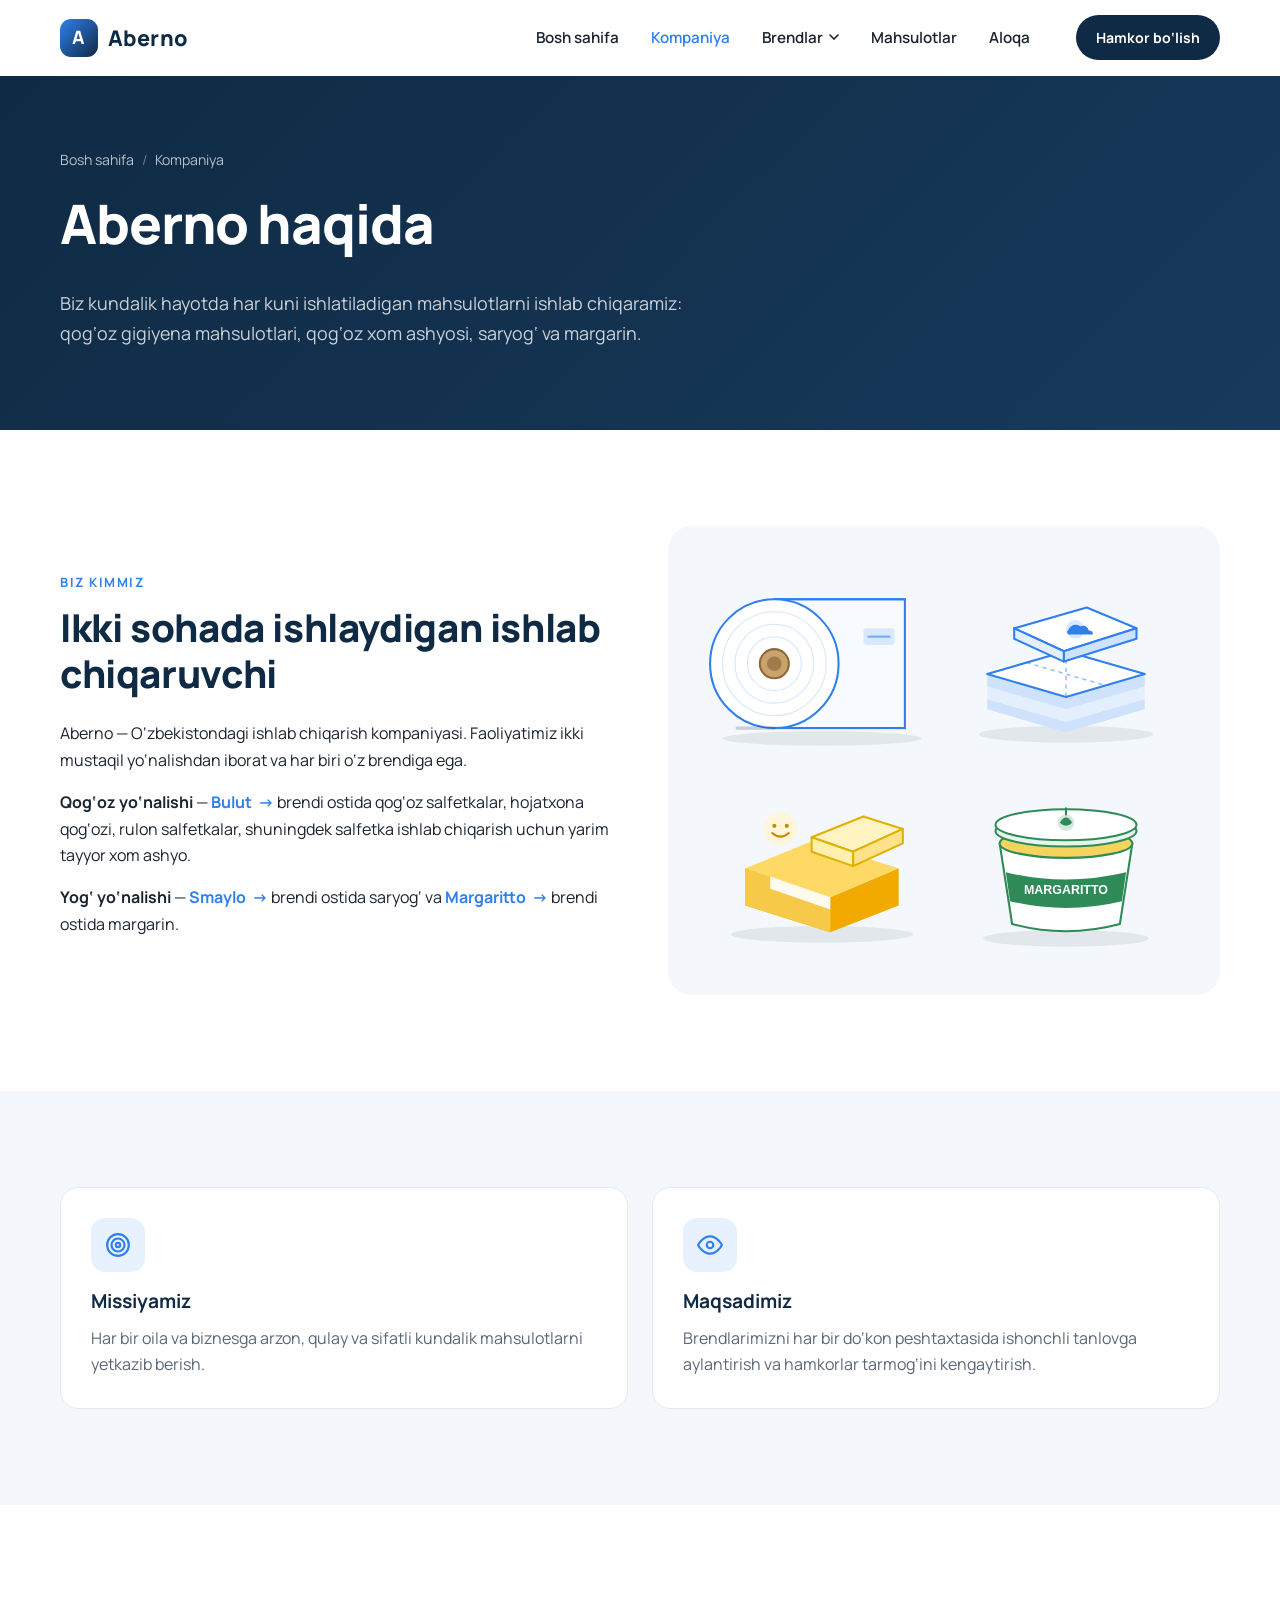
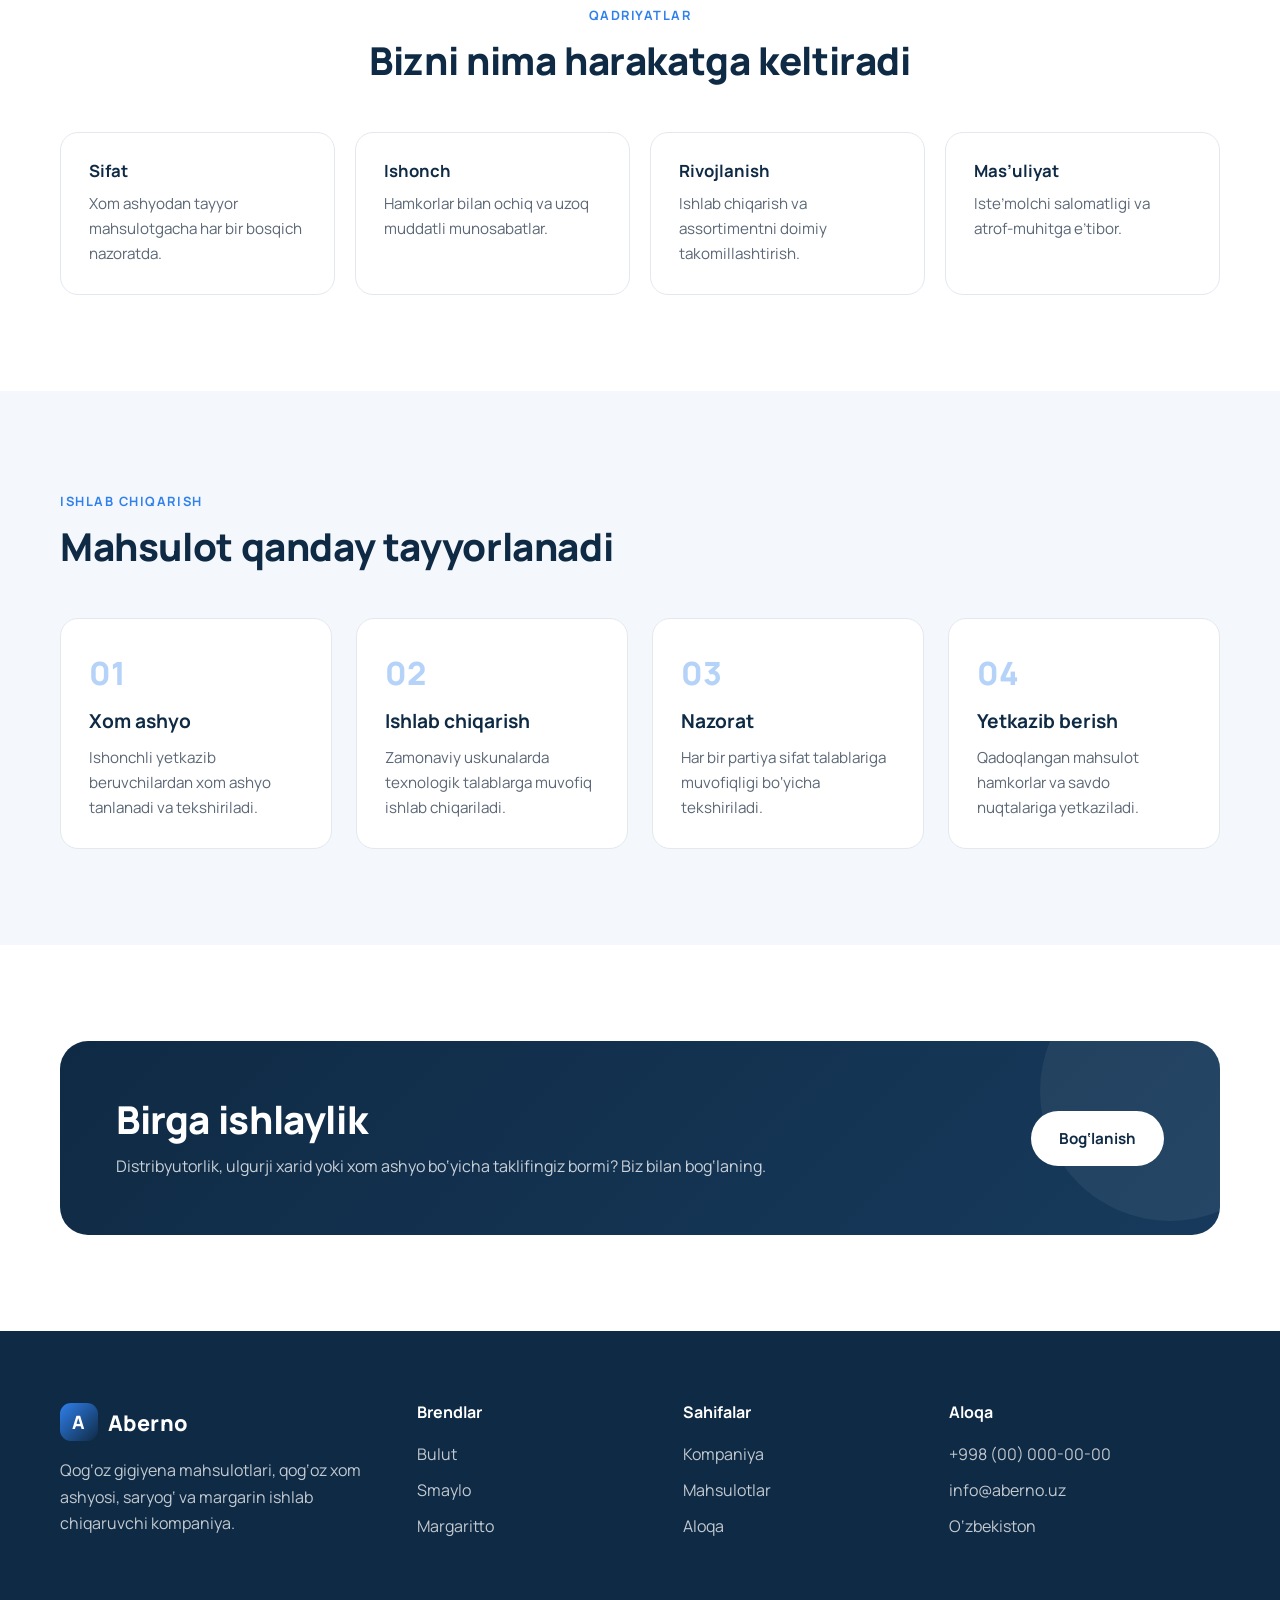
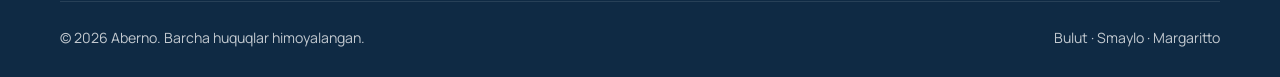
==== about.html @ 09df4577 "Aberno sayti: 7 sahifa, uslublar, skriptlar va rasmlar" ====
<!DOCTYPE html>
<html lang="uz">
<head>
  <meta charset="UTF-8">
  <meta name="viewport" content="width=device-width, initial-scale=1.0">
  <title>Kompaniya haqida — Aberno</title>
  <meta name="description" content="Aberno kompaniyasi haqida: faoliyat yo‘nalishlari, brendlar va qadriyatlar.">
  <link rel="icon" href="img/favicon.svg" type="image/svg+xml">
  <link rel="preconnect" href="https://fonts.googleapis.com">
  <link rel="preconnect" href="https://fonts.gstatic.com" crossorigin>
  <link href="https://fonts.googleapis.com/css2?family=Manrope:wght@400;500;600;700;800&display=swap" rel="stylesheet">
  <link rel="stylesheet" href="css/style.css">
</head>
<body>

  <!-- ===== Header ===== -->
  <header class="header">
    <div class="container header__inner">
      <a href="index.html" class="logo"><span class="logo__mark">A</span>Aberno</a>

      <nav class="nav" id="nav" aria-label="Asosiy menyu">
        <a href="index.html" class="nav__link">Bosh sahifa</a>
        <a href="about.html" class="nav__link">Kompaniya</a>
        <div class="nav__item">
          <button class="nav__link drop-toggle" aria-expanded="false" aria-haspopup="true">
            Brendlar
            <svg class="nav__caret" viewBox="0 0 10 6" fill="none"><path d="M1 1l4 4 4-4" stroke="currentColor" stroke-width="1.6" stroke-linecap="round"/></svg>
          </button>
          <div class="dropdown">
            <a href="bulut.html" class="dropdown__link"><span class="dot dot--bulut"></span><span><strong>Bulut</strong><small>Qog‘oz gigiyena mahsulotlari</small></span></a>
            <a href="smaylo.html" class="dropdown__link"><span class="dot dot--smaylo"></span><span><strong>Smaylo</strong><small>Saryog‘</small></span></a>
            <a href="margaritto.html" class="dropdown__link"><span class="dot dot--margaritto"></span><span><strong>Margaritto</strong><small>Margarin</small></span></a>
          </div>
        </div>
        <a href="products.html" class="nav__link">Mahsulotlar</a>
        <a href="contact.html" class="nav__link">Aloqa</a>
      </nav>

      <a href="contact.html" class="btn btn--dark btn--sm header__cta">Hamkor bo‘lish</a>
      <button class="burger" aria-label="Menyuni ochish" aria-controls="nav" aria-expanded="false"><span></span></button>
    </div>
  </header>

  <main>
    <section class="page-hero page-hero--dark">
      <div class="container">
        <nav class="breadcrumbs" aria-label="Yo‘l"><a href="index.html">Bosh sahifa</a><span>Kompaniya</span></nav>
        <h1>Aberno haqida</h1>
        <p class="page-hero__lead">Biz kundalik hayotda har kuni ishlatiladigan mahsulotlarni ishlab chiqaramiz: qog‘oz gigiyena mahsulotlari, qog‘oz xom ashyosi, saryog‘ va margarin.</p>
      </div>
    </section>

    <!-- ===== Biz kimmiz ===== -->
    <section class="section">
      <div class="container features-split">
        <div class="reveal">
          <span class="eyebrow">Biz kimmiz</span>
          <h2>Ikki sohada ishlaydigan ishlab chiqaruvchi</h2>
          <p>Aberno — O‘zbekistondagi ishlab chiqarish kompaniyasi. Faoliyatimiz ikki mustaqil yo‘nalishdan iborat va har biri o‘z brendiga ega.</p>
          <p><strong>Qog‘oz yo‘nalishi</strong> — <a class="link-arrow" href="bulut.html">Bulut</a> brendi ostida qog‘oz salfetkalar, hojatxona qog‘ozi, rulon salfetkalar, shuningdek salfetka ishlab chiqarish uchun yarim tayyor xom ashyo.</p>
          <p><strong>Yog‘ yo‘nalishi</strong> — <a class="link-arrow" href="smaylo.html">Smaylo</a> brendi ostida saryog‘ va <a class="link-arrow" href="margaritto.html">Margaritto</a> brendi ostida margarin.</p>
        </div>
        <div class="panel reveal" style="display:grid; grid-template-columns:1fr 1fr; gap:16px; background:var(--soft);">
          <img src="img/jumbo-roll.svg" alt="Qog‘oz rulon">
          <img src="img/napkin.svg" alt="Salfetka">
          <img src="img/butter.svg" alt="Saryog‘">
          <img src="img/margarine.svg" alt="Margarin">
        </div>
      </div>
    </section>

    <!-- ===== Missiya ===== -->
    <section class="section section--soft">
      <div class="container">
        <div class="grid grid--2">
          <div class="card reveal">
            <div class="card__icon"><svg viewBox="0 0 24 24" fill="none" stroke="currentColor" stroke-width="2" stroke-linecap="round" stroke-linejoin="round"><circle cx="12" cy="12" r="10"/><circle cx="12" cy="12" r="6"/><circle cx="12" cy="12" r="2"/></svg></div>
            <h3>Missiyamiz</h3>
            <p>Har bir oila va biznesga arzon, qulay va sifatli kundalik mahsulotlarni yetkazib berish.</p>
          </div>
          <div class="card reveal">
            <div class="card__icon"><svg viewBox="0 0 24 24" fill="none" stroke="currentColor" stroke-width="2" stroke-linecap="round" stroke-linejoin="round"><path d="M1 12s4-8 11-8 11 8 11 8-4 8-11 8-11-8-11-8z"/><circle cx="12" cy="12" r="3"/></svg></div>
            <h3>Maqsadimiz</h3>
            <p>Brendlarimizni har bir do‘kon peshtaxtasida ishonchli tanlovga aylantirish va hamkorlar tarmog‘ini kengaytirish.</p>
          </div>
        </div>
      </div>
    </section>

    <!-- ===== Qadriyatlar ===== -->
    <section class="section">
      <div class="container">
        <div class="section-head section-head--center reveal">
          <span class="eyebrow">Qadriyatlar</span>
          <h2>Bizni nima harakatga keltiradi</h2>
        </div>
        <div class="values">
          <div class="value reveal"><h3>Sifat</h3><p>Xom ashyodan tayyor mahsulotgacha har bir bosqich nazoratda.</p></div>
          <div class="value reveal"><h3>Ishonch</h3><p>Hamkorlar bilan ochiq va uzoq muddatli munosabatlar.</p></div>
          <div class="value reveal"><h3>Rivojlanish</h3><p>Ishlab chiqarish va assortimentni doimiy takomillashtirish.</p></div>
          <div class="value reveal"><h3>Mas’uliyat</h3><p>Iste’molchi salomatligi va atrof-muhitga e’tibor.</p></div>
        </div>
      </div>
    </section>

    <!-- ===== Ishlab chiqarish jarayoni ===== -->
    <section class="section section--soft">
      <div class="container">
        <div class="section-head reveal">
          <span class="eyebrow">Ishlab chiqarish</span>
          <h2>Mahsulot qanday tayyorlanadi</h2>
        </div>
        <div class="process">
          <div class="process__step reveal"><h3>Xom ashyo</h3><p>Ishonchli yetkazib beruvchilardan xom ashyo tanlanadi va tekshiriladi.</p></div>
          <div class="process__step reveal"><h3>Ishlab chiqarish</h3><p>Zamonaviy uskunalarda texnologik talablarga muvofiq ishlab chiqariladi.</p></div>
          <div class="process__step reveal"><h3>Nazorat</h3><p>Har bir partiya sifat talablariga muvofiqligi bo‘yicha tekshiriladi.</p></div>
          <div class="process__step reveal"><h3>Yetkazib berish</h3><p>Qadoqlangan mahsulot hamkorlar va savdo nuqtalariga yetkaziladi.</p></div>
        </div>
      </div>
    </section>

    <!-- ===== CTA ===== -->
    <section class="section">
      <div class="container">
        <div class="cta reveal">
          <div>
            <h2>Birga ishlaylik</h2>
            <p>Distribyutorlik, ulgurji xarid yoki xom ashyo bo‘yicha taklifingiz bormi? Biz bilan bog‘laning.</p>
          </div>
          <div class="cta__actions">
            <a href="contact.html" class="btn btn--light">Bog‘lanish</a>
          </div>
        </div>
      </div>
    </section>
  </main>

  <!-- ===== Footer ===== -->
  <footer class="footer">
    <div class="container">
      <div class="footer__grid">
        <div>
          <a href="index.html" class="logo"><span class="logo__mark">A</span>Aberno</a>
          <p>Qog‘oz gigiyena mahsulotlari, qog‘oz xom ashyosi, saryog‘ va margarin ishlab chiqaruvchi kompaniya.</p>
        </div>
        <div>
          <h4>Brendlar</h4>
          <ul>
            <li><a href="bulut.html">Bulut</a></li>
            <li><a href="smaylo.html">Smaylo</a></li>
            <li><a href="margaritto.html">Margaritto</a></li>
          </ul>
        </div>
        <div>
          <h4>Sahifalar</h4>
          <ul>
            <li><a href="about.html">Kompaniya</a></li>
            <li><a href="products.html">Mahsulotlar</a></li>
            <li><a href="contact.html">Aloqa</a></li>
          </ul>
        </div>
        <div>
          <h4>Aloqa</h4>
          <ul>
            <li><a href="tel:+998000000000">+998 (00) 000-00-00</a></li>
            <li><a href="mailto:info@aberno.uz">info@aberno.uz</a></li>
            <li>O‘zbekiston</li>
          </ul>
        </div>
      </div>
      <div class="footer__bottom">
        <span>© <span data-year></span> Aberno. Barcha huquqlar himoyalangan.</span>
        <span>Bulut · Smaylo · Margaritto</span>
      </div>
    </div>
  </footer>

  <script src="js/main.js"></script>
</body>
</html>
---- css/style.css ----
/* ==========================================================
   Aberno — umumiy uslublar
   ========================================================== */

:root {
  --navy: #0f2a44;
  --navy-2: #173a5c;
  --ink: #1b2430;
  --muted: #5b6776;
  --line: #e3e8ef;
  --soft: #f4f7fb;
  --white: #ffffff;

  --bulut: #2f80ed;
  --bulut-soft: #e8f2ff;
  --smaylo: #f2a900;
  --smaylo-soft: #fff5d9;
  --margaritto: #2e8b57;
  --margaritto-soft: #e6f5ec;

  --accent: var(--bulut);
  --accent-soft: var(--bulut-soft);

  --radius: 18px;
  --radius-sm: 10px;
  --shadow: 0 10px 30px rgba(15, 42, 68, .08);
  --shadow-lg: 0 20px 50px rgba(15, 42, 68, .14);
  --container: 1200px;
  --header-h: 76px;
}

/* Brend sahifalari uchun aksent rangi */
body.theme-bulut      { --accent: var(--bulut);      --accent-soft: var(--bulut-soft); }
body.theme-smaylo     { --accent: var(--smaylo);     --accent-soft: var(--smaylo-soft); }
body.theme-margaritto { --accent: var(--margaritto); --accent-soft: var(--margaritto-soft); }

*, *::before, *::after { box-sizing: border-box; }

html { scroll-behavior: smooth; }

body {
  margin: 0;
  font-family: "Manrope", system-ui, -apple-system, "Segoe UI", sans-serif;
  font-size: 16px;
  line-height: 1.65;
  color: var(--ink);
  background: var(--white);
  -webkit-font-smoothing: antialiased;
}

img { max-width: 100%; display: block; }
a { color: inherit; text-decoration: none; }
h1, h2, h3, h4 { line-height: 1.2; margin: 0 0 .6em; color: var(--navy); }
h1 { font-size: clamp(2rem, 4.5vw, 3.4rem); font-weight: 800; letter-spacing: -.02em; }
h2 { font-size: clamp(1.6rem, 3vw, 2.4rem); font-weight: 800; letter-spacing: -.01em; }
h3 { font-size: 1.2rem; font-weight: 700; }
p  { margin: 0 0 1em; }

.container {
  width: 100%;
  max-width: var(--container);
  margin: 0 auto;
  padding: 0 20px;
}

.section { padding: 96px 0; }
.section--soft { background: var(--soft); }
.section--tight { padding: 64px 0; }

.section-head { max-width: 680px; margin-bottom: 48px; }
.section-head--center { text-align: center; margin-left: auto; margin-right: auto; }
.section-head p { color: var(--muted); font-size: 1.05rem; }

.eyebrow {
  display: inline-block;
  font-size: .8rem;
  font-weight: 700;
  letter-spacing: .12em;
  text-transform: uppercase;
  color: var(--accent);
  margin-bottom: 12px;
}

/* ---------- Tugmalar ---------- */
.btn {
  display: inline-flex;
  align-items: center;
  gap: 8px;
  padding: 13px 26px;
  border-radius: 999px;
  font-weight: 700;
  font-size: .95rem;
  border: 2px solid transparent;
  cursor: pointer;
  transition: transform .2s, background .2s, color .2s, box-shadow .2s;
  font-family: inherit;
}
.btn:hover { transform: translateY(-2px); }
.btn--primary { background: var(--accent); color: var(--white); box-shadow: 0 8px 20px rgba(47, 128, 237, .25); }
.btn--primary:hover { box-shadow: 0 12px 26px rgba(47, 128, 237, .35); }
.theme-smaylo .btn--primary { color: var(--navy); box-shadow: 0 8px 20px rgba(242, 169, 0, .3); }
.theme-margaritto .btn--primary { box-shadow: 0 8px 20px rgba(46, 139, 87, .3); }
.btn--dark { background: var(--navy); color: var(--white); }
.btn--outline { border-color: currentColor; color: var(--navy); background: transparent; }
.btn--outline:hover { background: var(--navy); color: var(--white); border-color: var(--navy); }
.btn--light { background: var(--white); color: var(--navy); }
.btn--sm { padding: 9px 18px; font-size: .88rem; }

.link-arrow {
  display: inline-flex;
  align-items: center;
  gap: 6px;
  font-weight: 700;
  color: var(--accent);
}
.link-arrow::after { content: "→"; transition: transform .2s; }
.link-arrow:hover::after { transform: translateX(4px); }

/* ---------- Header ---------- */
.header {
  position: sticky;
  top: 0;
  z-index: 100;
  height: var(--header-h);
  background: rgba(255, 255, 255, .92);
  backdrop-filter: blur(10px);
  border-bottom: 1px solid transparent;
  transition: border-color .2s, box-shadow .2s;
}
.header.is-scrolled { border-color: var(--line); box-shadow: 0 4px 20px rgba(15, 42, 68, .06); }
.header__inner {
  height: 100%;
  display: flex;
  align-items: center;
  gap: 32px;
}

.logo {
  display: inline-flex;
  align-items: center;
  gap: 10px;
  font-weight: 800;
  font-size: 1.35rem;
  letter-spacing: .02em;
  color: var(--navy);
}
.logo__mark {
  width: 38px;
  height: 38px;
  border-radius: 11px;
  display: grid;
  place-items: center;
  color: var(--white);
  font-size: 1.15rem;
  background: linear-gradient(135deg, var(--bulut), var(--navy));
}

.nav { display: flex; align-items: center; gap: 4px; margin-left: auto; }
.nav__link {
  display: inline-flex;
  align-items: center;
  gap: 6px;
  padding: 10px 14px;
  border-radius: 999px;
  font-weight: 600;
  font-size: .95rem;
  color: var(--ink);
  background: none;
  border: 0;
  cursor: pointer;
  font-family: inherit;
  transition: background .2s, color .2s;
}
.nav__link:hover { background: var(--soft); }
.nav__link.is-active { color: var(--bulut); }

.nav__item { position: relative; }
.nav__caret { width: 10px; transition: transform .2s; }
.nav__item.is-open .nav__caret { transform: rotate(180deg); }

.dropdown {
  position: absolute;
  top: calc(100% + 10px);
  left: 50%;
  transform: translate(-50%, 8px);
  min-width: 290px;
  padding: 10px;
  background: var(--white);
  border: 1px solid var(--line);
  border-radius: var(--radius);
  box-shadow: var(--shadow-lg);
  opacity: 0;
  visibility: hidden;
  transition: opacity .2s, transform .2s, visibility .2s;
}
.nav__item.is-open .dropdown {
  opacity: 1;
  visibility: visible;
  transform: translate(-50%, 0);
}
.dropdown__link {
  display: flex;
  align-items: center;
  gap: 12px;
  padding: 10px 12px;
  border-radius: var(--radius-sm);
  transition: background .2s;
}
.dropdown__link:hover { background: var(--soft); }
.dropdown__link strong { display: block; font-size: .95rem; color: var(--navy); }
.dropdown__link small { color: var(--muted); font-size: .8rem; }
.dot { width: 12px; height: 12px; border-radius: 50%; flex-shrink: 0; }
.dot--bulut { background: var(--bulut); }
.dot--smaylo { background: var(--smaylo); }
.dot--margaritto { background: var(--margaritto); }

.header__cta { flex-shrink: 0; }

.burger {
  display: none;
  width: 44px;
  height: 44px;
  margin-left: auto;
  border: 0;
  border-radius: 12px;
  background: var(--soft);
  cursor: pointer;
  position: relative;
}
.burger span,
.burger span::before,
.burger span::after {
  position: absolute;
  left: 50%;
  width: 20px;
  height: 2px;
  background: var(--navy);
  border-radius: 2px;
  transform: translateX(-50%);
  transition: transform .25s, background .25s;
  content: "";
}
.burger span { top: 50%; margin-top: -1px; }
.burger span::before { top: -6px; left: 0; transform: none; }
.burger span::after { top: 6px; left: 0; transform: none; }
.burger.is-active span { background: transparent; }
.burger.is-active span::before { transform: translateY(6px) rotate(45deg); }
.burger.is-active span::after { transform: translateY(-6px) rotate(-45deg); }

/* ---------- Hero ---------- */
.hero {
  position: relative;
  overflow: hidden;
  padding: 80px 0 110px;
  background:
    radial-gradient(circle at 85% 20%, rgba(47, 128, 237, .14), transparent 45%),
    radial-gradient(circle at 10% 90%, rgba(242, 169, 0, .12), transparent 40%),
    var(--white);
}
.hero__grid {
  display: grid;
  grid-template-columns: 1.05fr .95fr;
  gap: 56px;
  align-items: center;
}
.hero__lead { font-size: 1.15rem; color: var(--muted); max-width: 540px; }
.hero__actions { display: flex; flex-wrap: wrap; gap: 14px; margin-top: 30px; }
.hero__title span { color: var(--bulut); }

.hero__visual {
  display: grid;
  grid-template-columns: 1fr 1fr;
  gap: 18px;
}
.hero-card {
  border-radius: var(--radius);
  padding: 26px;
  box-shadow: var(--shadow);
  transition: transform .3s;
}
.hero-card:hover { transform: translateY(-6px); }
.hero-card img { height: 120px; margin: 0 auto 14px; }
.hero-card h3 { margin-bottom: 4px; }
.hero-card p { margin: 0; font-size: .9rem; color: var(--muted); }
.hero-card--bulut { background: var(--bulut-soft); grid-row: span 2; display: flex; flex-direction: column; justify-content: center; }
.hero-card--bulut img { height: 180px; }
.hero-card--smaylo { background: var(--smaylo-soft); }
.hero-card--margaritto { background: var(--margaritto-soft); }

/* ---------- Page hero (ichki sahifalar) ---------- */
.page-hero {
  padding: 72px 0 64px;
  background: linear-gradient(180deg, var(--accent-soft), var(--white));
}
.page-hero--dark {
  background: linear-gradient(135deg, var(--navy), var(--navy-2));
  color: var(--white);
}
.page-hero--dark h1 { color: var(--white); }
.page-hero--dark .page-hero__lead { color: rgba(255, 255, 255, .78); }
.page-hero__lead { font-size: 1.12rem; color: var(--muted); max-width: 640px; }

.breadcrumbs {
  display: flex;
  flex-wrap: wrap;
  gap: 8px;
  font-size: .88rem;
  color: var(--muted);
  margin-bottom: 20px;
}
.breadcrumbs a:hover { color: var(--accent); }
.breadcrumbs span::before { content: "/"; margin-right: 8px; opacity: .5; }
.page-hero--dark .breadcrumbs { color: rgba(255, 255, 255, .7); }

.brand-hero__grid {
  display: grid;
  grid-template-columns: 1.1fr .9fr;
  gap: 48px;
  align-items: center;
}
.brand-hero__art {
  background: var(--white);
  border-radius: 28px;
  padding: 40px;
  box-shadow: var(--shadow-lg);
}
.brand-badge {
  display: inline-flex;
  align-items: center;
  gap: 10px;
  padding: 8px 16px 8px 8px;
  border-radius: 999px;
  background: var(--white);
  box-shadow: var(--shadow);
  font-weight: 700;
  margin-bottom: 22px;
}
.brand-badge__icon {
  width: 32px;
  height: 32px;
  border-radius: 50%;
  display: grid;
  place-items: center;
  background: var(--accent);
  color: var(--white);
  font-size: .9rem;
}

/* ---------- Yo'nalishlar ---------- */
.directions {
  display: grid;
  grid-template-columns: repeat(2, 1fr);
  gap: 28px;
}
.direction {
  position: relative;
  padding: 40px;
  border-radius: 24px;
  overflow: hidden;
  display: flex;
  flex-direction: column;
  min-height: 360px;
}
.direction--paper { background: linear-gradient(135deg, #eaf3ff, #d6e8ff); }
.direction--dairy { background: linear-gradient(135deg, #fff7df, #ffeab0); }
.direction__tag {
  align-self: flex-start;
  padding: 6px 14px;
  border-radius: 999px;
  background: rgba(255, 255, 255, .8);
  font-size: .82rem;
  font-weight: 700;
  margin-bottom: 18px;
}
.direction p { color: var(--muted); max-width: 420px; }
.direction__brands { display: flex; flex-wrap: wrap; gap: 10px; margin: 8px 0 24px; }
.chip {
  display: inline-flex;
  align-items: center;
  gap: 8px;
  padding: 8px 14px;
  background: var(--white);
  border-radius: 999px;
  font-weight: 700;
  font-size: .9rem;
  transition: transform .2s;
}
.chip:hover { transform: translateY(-2px); }
.direction__img {
  position: absolute;
  right: -10px;
  bottom: -10px;
  width: 210px;
  opacity: .95;
}
.direction .btn { margin-top: auto; align-self: flex-start; }

/* ---------- Kartalar ---------- */
.grid { display: grid; gap: 24px; }
.grid--2 { grid-template-columns: repeat(2, 1fr); }
.grid--3 { grid-template-columns: repeat(3, 1fr); }
.grid--4 { grid-template-columns: repeat(4, 1fr); }

.card {
  background: var(--white);
  border: 1px solid var(--line);
  border-radius: var(--radius);
  padding: 30px;
  transition: transform .25s, box-shadow .25s, border-color .25s;
}
.card:hover { transform: translateY(-4px); box-shadow: var(--shadow); border-color: transparent; }
.card p { color: var(--muted); margin: 0; }
.card__icon {
  width: 54px;
  height: 54px;
  border-radius: 14px;
  display: grid;
  place-items: center;
  background: var(--accent-soft);
  color: var(--accent);
  margin-bottom: 18px;
}
.card__icon svg { width: 26px; height: 26px; }

/* Mahsulot kartasi */
.product {
  background: var(--white);
  border: 1px solid var(--line);
  border-radius: var(--radius);
  overflow: hidden;
  display: flex;
  flex-direction: column;
  transition: transform .25s, box-shadow .25s;
}
.product:hover { transform: translateY(-5px); box-shadow: var(--shadow-lg); }
.product__media {
  padding: 30px;
  display: grid;
  place-items: center;
  height: 210px;
  background: var(--soft);
}
.product__media img { max-height: 150px; }
.product[data-brand="bulut"] .product__media { background: var(--bulut-soft); }
.product[data-brand="smaylo"] .product__media { background: var(--smaylo-soft); }
.product[data-brand="margaritto"] .product__media { background: var(--margaritto-soft); }
.product__body { padding: 24px; display: flex; flex-direction: column; flex: 1; }
.product__brand {
  font-size: .78rem;
  font-weight: 800;
  letter-spacing: .1em;
  text-transform: uppercase;
  margin-bottom: 6px;
}
.product[data-brand="bulut"] .product__brand { color: var(--bulut); }
.product[data-brand="smaylo"] .product__brand { color: #c98a00; }
.product[data-brand="margaritto"] .product__brand { color: var(--margaritto); }
.product__body p { color: var(--muted); font-size: .95rem; }
.product__tags { display: flex; flex-wrap: wrap; gap: 6px; margin-top: auto; padding-top: 10px; }
.tag {
  font-size: .78rem;
  font-weight: 600;
  padding: 4px 10px;
  border-radius: 999px;
  background: var(--soft);
  color: var(--muted);
}

/* Filtr */
.filters { display: flex; flex-wrap: wrap; gap: 10px; margin-bottom: 36px; }
.filter-btn {
  padding: 10px 20px;
  border-radius: 999px;
  border: 1px solid var(--line);
  background: var(--white);
  font-family: inherit;
  font-weight: 700;
  font-size: .92rem;
  color: var(--ink);
  cursor: pointer;
  transition: all .2s;
}
.filter-btn:hover { border-color: var(--navy); }
.filter-btn.is-active { background: var(--navy); color: var(--white); border-color: var(--navy); }
.product.is-hidden { display: none; }

/* ---------- Afzalliklar / raqamlar ---------- */
.features-split {
  display: grid;
  grid-template-columns: 1fr 1fr;
  gap: 56px;
  align-items: center;
}
.check-list { list-style: none; padding: 0; margin: 24px 0 0; display: grid; gap: 14px; }
.check-list li { display: flex; gap: 12px; align-items: flex-start; }
.check-list li::before {
  content: "✓";
  flex-shrink: 0;
  width: 26px;
  height: 26px;
  border-radius: 50%;
  display: grid;
  place-items: center;
  font-size: .8rem;
  font-weight: 800;
  background: var(--accent-soft);
  color: var(--accent);
  margin-top: 1px;
}

.process {
  display: grid;
  grid-template-columns: repeat(4, 1fr);
  gap: 24px;
  counter-reset: step;
}
.process__step {
  position: relative;
  padding: 28px;
  border-radius: var(--radius);
  background: var(--white);
  border: 1px solid var(--line);
}
.process__step::before {
  counter-increment: step;
  content: "0" counter(step);
  display: block;
  font-size: 2rem;
  font-weight: 800;
  color: var(--accent);
  opacity: .35;
  margin-bottom: 10px;
}
.process__step p { color: var(--muted); margin: 0; font-size: .95rem; }

.panel {
  border-radius: 24px;
  padding: 40px;
  background: var(--accent-soft);
}
.panel img { max-height: 280px; margin: 0 auto; }

/* ---------- CTA ---------- */
.cta {
  border-radius: 28px;
  padding: 56px;
  background: linear-gradient(135deg, var(--navy), var(--navy-2));
  color: var(--white);
  display: grid;
  grid-template-columns: 1.4fr auto;
  gap: 32px;
  align-items: center;
  position: relative;
  overflow: hidden;
}
.cta::after {
  content: "";
  position: absolute;
  right: -80px;
  top: -80px;
  width: 260px;
  height: 260px;
  border-radius: 50%;
  background: rgba(255, 255, 255, .06);
}
.cta h2 { color: var(--white); margin-bottom: 10px; }
.cta p { color: rgba(255, 255, 255, .78); margin: 0; }
.cta__actions { display: flex; gap: 12px; flex-wrap: wrap; position: relative; z-index: 1; }

/* ---------- Aloqa ---------- */
.contact-grid {
  display: grid;
  grid-template-columns: .9fr 1.1fr;
  gap: 40px;
  align-items: start;
}
.contact-list { display: grid; gap: 16px; }
.contact-item {
  display: flex;
  gap: 16px;
  padding: 22px;
  border-radius: var(--radius);
  border: 1px solid var(--line);
  background: var(--white);
}
.contact-item .card__icon { margin: 0; flex-shrink: 0; }
.contact-item h3 { font-size: 1rem; margin-bottom: 2px; }
.contact-item p { margin: 0; color: var(--muted); }

.form {
  padding: 36px;
  border-radius: 24px;
  background: var(--white);
  box-shadow: var(--shadow-lg);
  border: 1px solid var(--line);
}
.form__row { display: grid; grid-template-columns: 1fr 1fr; gap: 16px; }
.field { display: flex; flex-direction: column; gap: 6px; margin-bottom: 16px; }
.field label { font-weight: 700; font-size: .9rem; color: var(--navy); }
.field input,
.field select,
.field textarea {
  width: 100%;
  padding: 13px 16px;
  border-radius: 12px;
  border: 1.5px solid var(--line);
  background: var(--soft);
  font-family: inherit;
  font-size: .95rem;
  color: var(--ink);
  transition: border-color .2s, background .2s;
}
.field textarea { min-height: 130px; resize: vertical; }
.field input:focus,
.field select:focus,
.field textarea:focus { outline: none; border-color: var(--bulut); background: var(--white); }
.field.has-error input,
.field.has-error select,
.field.has-error textarea { border-color: #d64545; }
.field__error { font-size: .8rem; color: #d64545; min-height: 1em; }
.form__note { font-size: .82rem; color: var(--muted); margin: 12px 0 0; }
.form__success {
  display: none;
  padding: 16px 18px;
  border-radius: 12px;
  background: var(--margaritto-soft);
  color: #1f6b41;
  font-weight: 600;
  margin-bottom: 18px;
}
.form__success.is-visible { display: block; }

.map-placeholder {
  margin-top: 16px;
  height: 220px;
  border-radius: var(--radius);
  border: 1px dashed #b8c4d3;
  background:
    linear-gradient(90deg, rgba(15, 42, 68, .04) 1px, transparent 1px) 0 0 / 28px 28px,
    linear-gradient(rgba(15, 42, 68, .04) 1px, transparent 1px) 0 0 / 28px 28px,
    var(--soft);
  display: grid;
  place-items: center;
  color: var(--muted);
  font-weight: 600;
  text-align: center;
  padding: 20px;
}

/* ---------- FAQ ---------- */
.faq { display: grid; gap: 12px; max-width: 820px; margin: 0 auto; }
.faq__item {
  border: 1px solid var(--line);
  border-radius: var(--radius-sm);
  background: var(--white);
  overflow: hidden;
}
.faq__q {
  width: 100%;
  display: flex;
  justify-content: space-between;
  align-items: center;
  gap: 16px;
  padding: 20px 22px;
  background: none;
  border: 0;
  font-family: inherit;
  font-weight: 700;
  font-size: 1rem;
  color: var(--navy);
  text-align: left;
  cursor: pointer;
}
.faq__q::after { content: "+"; font-size: 1.4rem; color: var(--accent); transition: transform .2s; }
.faq__item.is-open .faq__q::after { transform: rotate(45deg); }
.faq__a {
  max-height: 0;
  overflow: hidden;
  transition: max-height .3s ease;
}
.faq__a p { padding: 0 22px 20px; margin: 0; color: var(--muted); }

/* ---------- Timeline / qadriyatlar ---------- */
.values { display: grid; grid-template-columns: repeat(4, 1fr); gap: 20px; }
.value {
  padding: 28px;
  border-radius: var(--radius);
  background: var(--white);
  border: 1px solid var(--line);
}
.value h3 { font-size: 1.05rem; }
.value p { color: var(--muted); font-size: .95rem; margin: 0; }

/* ---------- Footer ---------- */
.footer {
  background: var(--navy);
  color: rgba(255, 255, 255, .75);
  padding: 72px 0 28px;
  margin-top: 0;
}
.footer__grid {
  display: grid;
  grid-template-columns: 1.4fr 1fr 1fr 1.2fr;
  gap: 40px;
  padding-bottom: 48px;
  border-bottom: 1px solid rgba(255, 255, 255, .1);
}
.footer .logo { color: var(--white); margin-bottom: 16px; }
.footer h4 { color: var(--white); font-size: 1rem; margin-bottom: 18px; }
.footer ul { list-style: none; padding: 0; margin: 0; display: grid; gap: 10px; }
.footer a:hover { color: var(--white); }
.footer__bottom {
  display: flex;
  flex-wrap: wrap;
  justify-content: space-between;
  gap: 12px;
  padding-top: 24px;
  font-size: .88rem;
}

/* ---------- Scroll animatsiya ---------- */
.reveal { opacity: 0; transform: translateY(24px); transition: opacity .7s ease, transform .7s ease; }
.reveal.is-visible { opacity: 1; transform: none; }

.to-top {
  position: fixed;
  right: 20px;
  bottom: 20px;
  width: 46px;
  height: 46px;
  border-radius: 50%;
  border: 0;
  background: var(--navy);
  color: var(--white);
  font-size: 1.2rem;
  cursor: pointer;
  box-shadow: var(--shadow-lg);
  opacity: 0;
  visibility: hidden;
  transform: translateY(10px);
  transition: all .25s;
  z-index: 90;
}
.to-top.is-visible { opacity: 1; visibility: visible; transform: none; }

/* ==========================================================
   Moslashuvchan (responsive)
   ========================================================== */
@media (max-width: 1080px) {
  .grid--4, .values, .process { grid-template-columns: repeat(2, 1fr); }
  .footer__grid { grid-template-columns: 1fr 1fr; }
}

@media (max-width: 920px) {
  :root { --header-h: 68px; }
  .burger { display: block; }
  .header__cta { display: none; }

  .nav {
    position: fixed;
    top: var(--header-h);
    left: 0;
    right: 0;
    bottom: 0;
    flex-direction: column;
    align-items: stretch;
    gap: 4px;
    padding: 20px;
    background: var(--white);
    overflow-y: auto;
    transform: translateX(100%);
    transition: transform .3s ease;
  }
  .nav.is-open { transform: none; }
  .nav__link { width: 100%; justify-content: space-between; padding: 14px 16px; font-size: 1.05rem; border-radius: 12px; }
  .nav__item { width: 100%; }
  .dropdown {
    position: static;
    transform: none;
    min-width: 0;
    box-shadow: none;
    border: 0;
    padding: 0 0 0 10px;
    opacity: 1;
    visibility: visible;
    display: none;
  }
  .nav__item.is-open .dropdown { display: block; transform: none; }
  .nav .btn { margin-top: 12px; justify-content: center; }

  .hero__grid, .brand-hero__grid, .features-split, .contact-grid { grid-template-columns: 1fr; }
  .hero { padding: 56px 0 80px; }
  .directions, .grid--3 { grid-template-columns: 1fr 1fr; }
  .cta { grid-template-columns: 1fr; padding: 40px; }
  .section { padding: 72px 0; }
}

@media (max-width: 640px) {
  .container { padding: 0 16px; }
  .directions, .grid--2, .grid--3, .grid--4, .values, .process, .form__row { grid-template-columns: 1fr; }
  .footer__grid { grid-template-columns: 1fr; }
  .hero__visual { grid-template-columns: 1fr 1fr; gap: 12px; }
  .hero-card { padding: 18px; }
  .hero-card img { height: 80px; }
  .hero-card--bulut img { height: 120px; }
  .direction { padding: 28px; min-height: 0; }
  .direction__img { width: 130px; opacity: .35; }
  .cta, .form, .panel { padding: 26px; }
  .section { padding: 56px 0; }
}

@media (prefers-reduced-motion: reduce) {
  * { transition: none !important; animation: none !important; scroll-behavior: auto !important; }
  .reveal { opacity: 1; transform: none; }
}

/* Mobil menyu uchun: sahifa aylanmasin */
body.menu-open { overflow: hidden; }
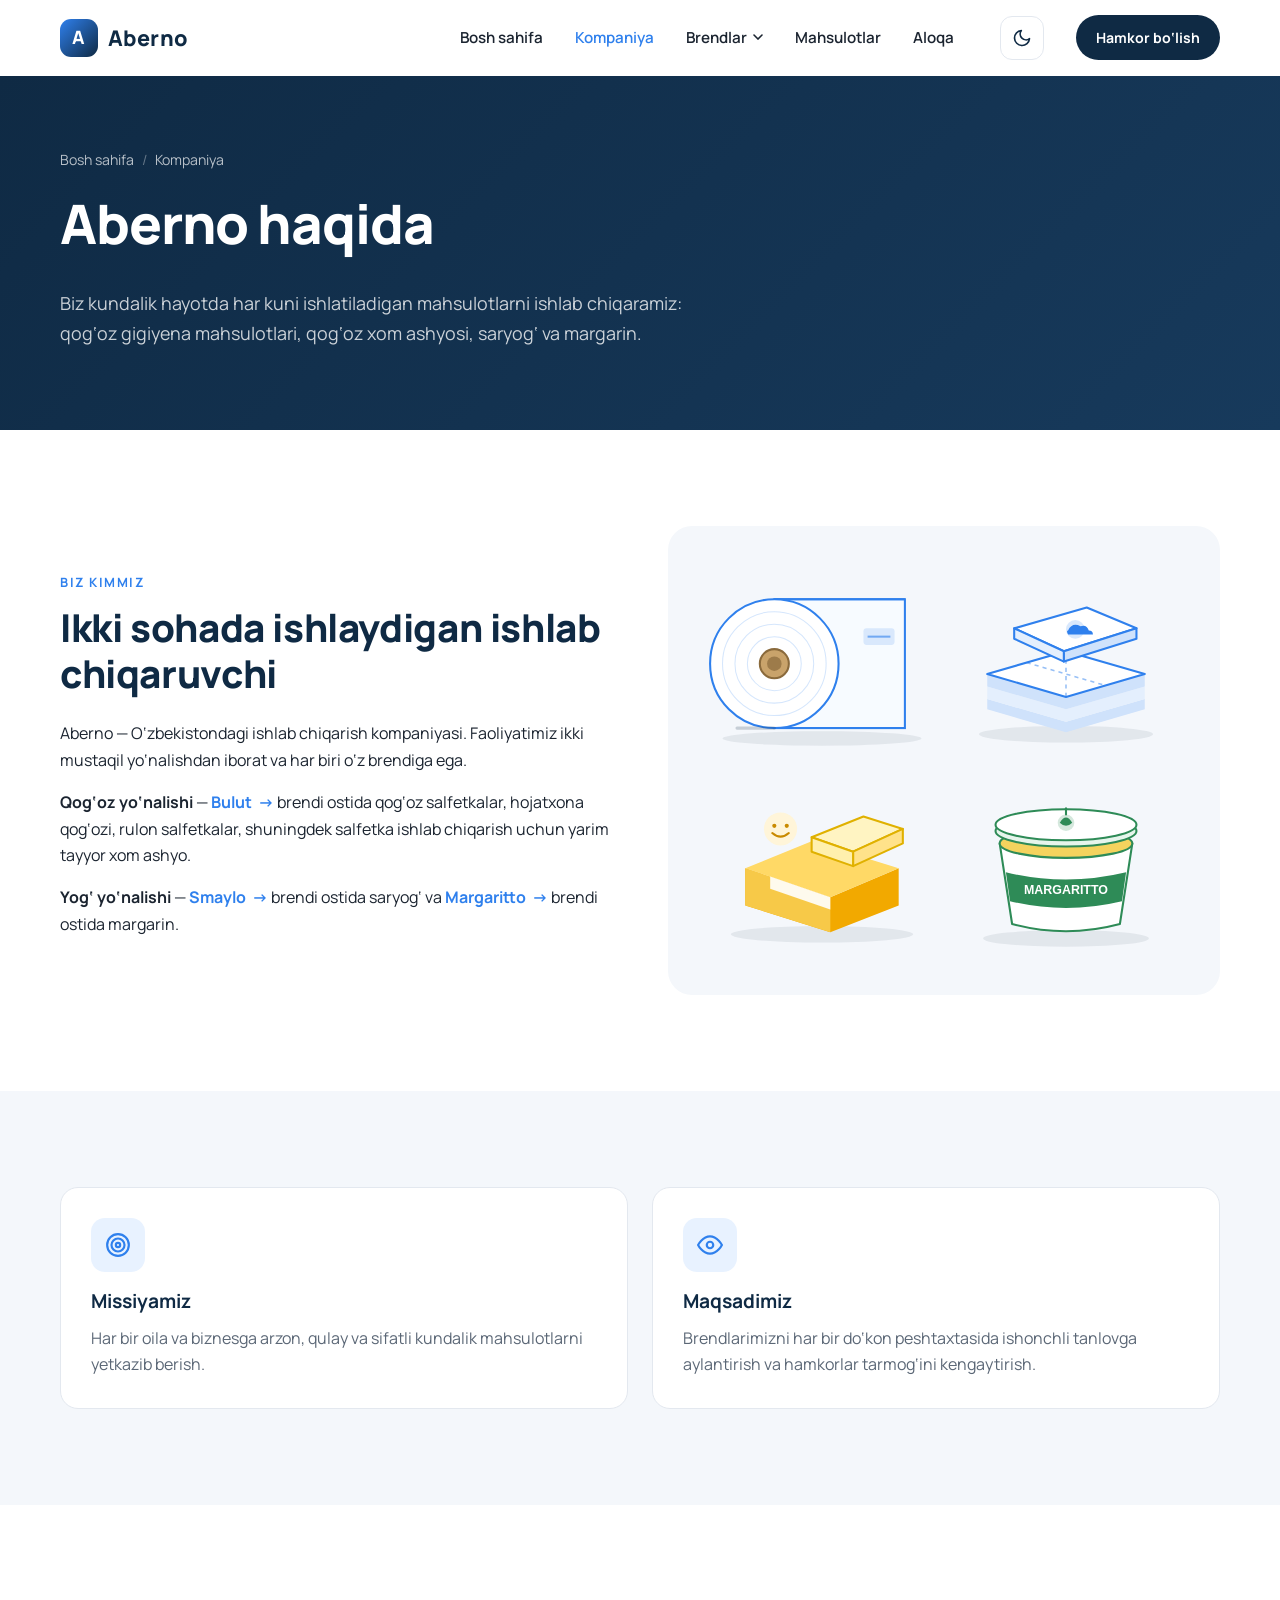
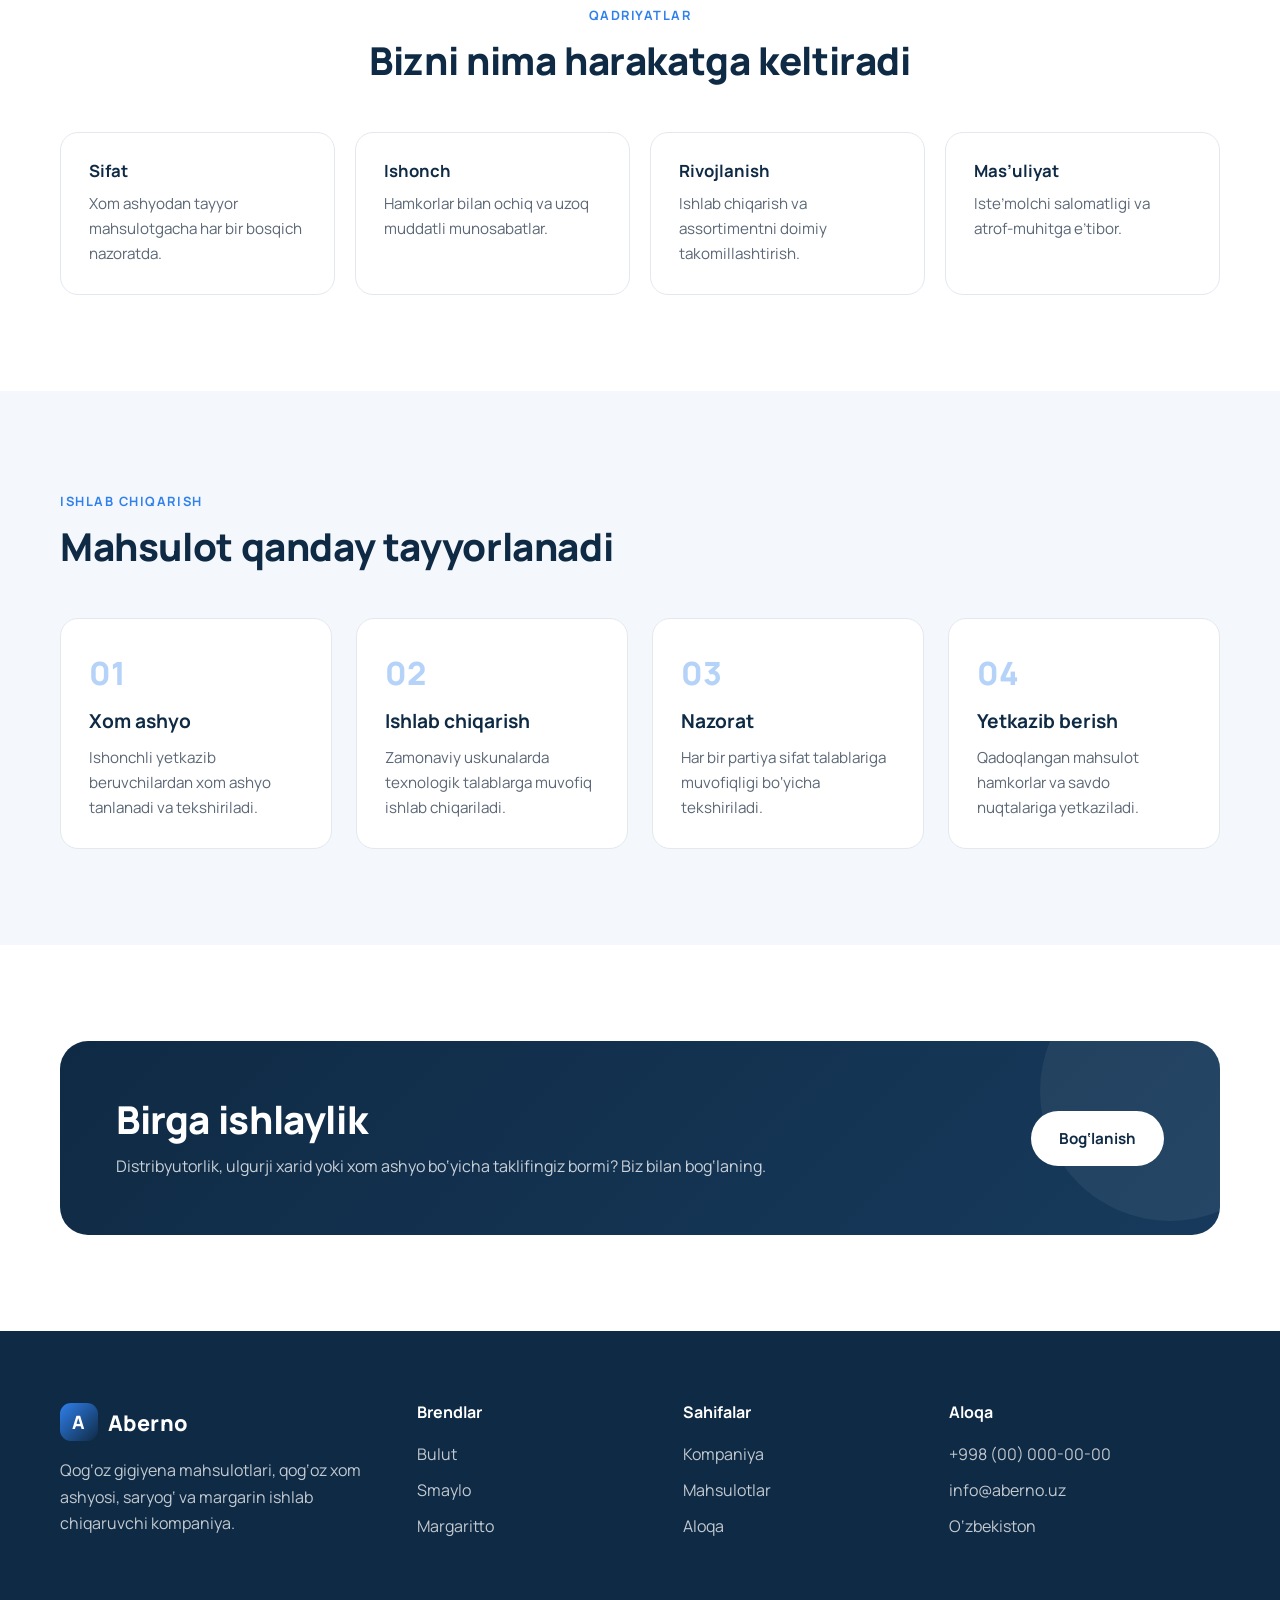
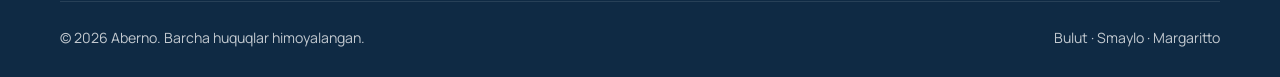
==== commit b4595baf: "Yorug'/qorong'u rejim almashtirgichi qo'shildi" ====
--- a/about.html
+++ b/about.html
@@ -9,6 +9,7 @@
   <link rel="preconnect" href="https://fonts.googleapis.com">
   <link rel="preconnect" href="https://fonts.gstatic.com" crossorigin>
   <link href="https://fonts.googleapis.com/css2?family=Manrope:wght@400;500;600;700;800&display=swap" rel="stylesheet">
+  <script>(function(){var t=null;try{t=localStorage.getItem('aberno-theme')}catch(e){}if(t!=='dark'&&t!=='light')t=matchMedia('(prefers-color-scheme: dark)').matches?'dark':'light';document.documentElement.setAttribute('data-theme',t)})();</script>
   <link rel="stylesheet" href="css/style.css">
 </head>
 <body>
@@ -36,6 +37,10 @@
         <a href="contact.html" class="nav__link">Aloqa</a>
       </nav>
 
+      <button class="theme-toggle" type="button" aria-label="Qorong‘u rejimga o‘tish">
+        <svg class="icon-moon" viewBox="0 0 24 24" fill="none" stroke="currentColor" stroke-width="2" stroke-linecap="round" stroke-linejoin="round" aria-hidden="true"><path d="M21 12.79A9 9 0 1 1 11.21 3 7 7 0 0 0 21 12.79z"/></svg>
+        <svg class="icon-sun" viewBox="0 0 24 24" fill="none" stroke="currentColor" stroke-width="2" stroke-linecap="round" stroke-linejoin="round" aria-hidden="true"><circle cx="12" cy="12" r="5"/><path d="M12 1v2M12 21v2M4.22 4.22l1.42 1.42M18.36 18.36l1.42 1.42M1 12h2M21 12h2M4.22 19.78l1.42-1.42M18.36 5.64l1.42-1.42"/></svg>
+      </button>
       <a href="contact.html" class="btn btn--dark btn--sm header__cta">Hamkor bo‘lish</a>
       <button class="burger" aria-label="Menyuni ochish" aria-controls="nav" aria-expanded="false"><span></span></button>
     </div>
--- a/css/style.css
+++ b/css/style.css
@@ -21,6 +21,17 @@
   --accent: var(--bulut);
   --accent-soft: var(--bulut-soft);
 
+  /* Mavzuga bog'liq ranglar (yorug' rejim) */
+  --bg: #ffffff;
+  --surface: #ffffff;
+  --heading: #0f2a44;
+  --strong: #0f2a44;
+  --header-bg: rgba(255, 255, 255, .92);
+  --paper-grad: linear-gradient(135deg, #eaf3ff, #d6e8ff);
+  --dairy-grad: linear-gradient(135deg, #fff7df, #ffeab0);
+  --success-ink: #1f6b41;
+  color-scheme: light;
+
   --radius: 18px;
   --radius-sm: 10px;
   --shadow: 0 10px 30px rgba(15, 42, 68, .08);
@@ -29,6 +40,31 @@
   --header-h: 76px;
 }
 
+/* Qorong'u rejim */
+:root[data-theme="dark"] {
+  --ink: #e3e9f1;
+  --muted: #9aa9ba;
+  --line: #243347;
+  --soft: #121c29;
+  --bg: #0b131d;
+  --surface: #152131;
+  --heading: #f1f5fa;
+  --strong: #2c4768;
+  --header-bg: rgba(11, 19, 29, .9);
+
+  --bulut-soft: rgba(47, 128, 237, .16);
+  --smaylo-soft: rgba(242, 169, 0, .14);
+  --margaritto-soft: rgba(46, 139, 87, .18);
+
+  --paper-grad: linear-gradient(135deg, #12233a, #183152);
+  --dairy-grad: linear-gradient(135deg, #2a2310, #3a2e0c);
+  --success-ink: #7fd3a3;
+
+  --shadow: 0 10px 30px rgba(0, 0, 0, .35);
+  --shadow-lg: 0 20px 50px rgba(0, 0, 0, .5);
+  color-scheme: dark;
+}
+
 /* Brend sahifalari uchun aksent rangi */
 body.theme-bulut      { --accent: var(--bulut);      --accent-soft: var(--bulut-soft); }
 body.theme-smaylo     { --accent: var(--smaylo);     --accent-soft: var(--smaylo-soft); }
@@ -44,13 +80,14 @@
   font-size: 16px;
   line-height: 1.65;
   color: var(--ink);
-  background: var(--white);
+  background: var(--bg);
   -webkit-font-smoothing: antialiased;
+  transition: background-color .3s, color .3s;
 }
 
 img { max-width: 100%; display: block; }
 a { color: inherit; text-decoration: none; }
-h1, h2, h3, h4 { line-height: 1.2; margin: 0 0 .6em; color: var(--navy); }
+h1, h2, h3, h4 { line-height: 1.2; margin: 0 0 .6em; color: var(--heading); }
 h1 { font-size: clamp(2rem, 4.5vw, 3.4rem); font-weight: 800; letter-spacing: -.02em; }
 h2 { font-size: clamp(1.6rem, 3vw, 2.4rem); font-weight: 800; letter-spacing: -.01em; }
 h3 { font-size: 1.2rem; font-weight: 700; }
@@ -100,9 +137,9 @@
 .btn--primary:hover { box-shadow: 0 12px 26px rgba(47, 128, 237, .35); }
 .theme-smaylo .btn--primary { color: var(--navy); box-shadow: 0 8px 20px rgba(242, 169, 0, .3); }
 .theme-margaritto .btn--primary { box-shadow: 0 8px 20px rgba(46, 139, 87, .3); }
-.btn--dark { background: var(--navy); color: var(--white); }
-.btn--outline { border-color: currentColor; color: var(--navy); background: transparent; }
-.btn--outline:hover { background: var(--navy); color: var(--white); border-color: var(--navy); }
+.btn--dark { background: var(--strong); color: var(--white); }
+.btn--outline { border-color: currentColor; color: var(--heading); background: transparent; }
+.btn--outline:hover { background: var(--heading); color: var(--bg); border-color: var(--heading); }
 .btn--light { background: var(--white); color: var(--navy); }
 .btn--sm { padding: 9px 18px; font-size: .88rem; }
 
@@ -122,7 +159,7 @@
   top: 0;
   z-index: 100;
   height: var(--header-h);
-  background: rgba(255, 255, 255, .92);
+  background: var(--header-bg);
   backdrop-filter: blur(10px);
   border-bottom: 1px solid transparent;
   transition: border-color .2s, box-shadow .2s;
@@ -142,7 +179,7 @@
   font-weight: 800;
   font-size: 1.35rem;
   letter-spacing: .02em;
-  color: var(--navy);
+  color: var(--heading);
 }
 .logo__mark {
   width: 38px;
@@ -185,7 +222,7 @@
   transform: translate(-50%, 8px);
   min-width: 290px;
   padding: 10px;
-  background: var(--white);
+  background: var(--surface);
   border: 1px solid var(--line);
   border-radius: var(--radius);
   box-shadow: var(--shadow-lg);
@@ -207,7 +244,7 @@
   transition: background .2s;
 }
 .dropdown__link:hover { background: var(--soft); }
-.dropdown__link strong { display: block; font-size: .95rem; color: var(--navy); }
+.dropdown__link strong { display: block; font-size: .95rem; color: var(--heading); }
 .dropdown__link small { color: var(--muted); font-size: .8rem; }
 .dot { width: 12px; height: 12px; border-radius: 50%; flex-shrink: 0; }
 .dot--bulut { background: var(--bulut); }
@@ -215,6 +252,27 @@
 .dot--margaritto { background: var(--margaritto); }
 
 .header__cta { flex-shrink: 0; }
+
+/* Mavzu almashtirgich */
+.theme-toggle {
+  flex-shrink: 0;
+  width: 44px;
+  height: 44px;
+  border-radius: 12px;
+  border: 1px solid var(--line);
+  background: var(--surface);
+  color: var(--heading);
+  display: grid;
+  place-items: center;
+  cursor: pointer;
+  transition: background .2s, border-color .2s, transform .2s;
+}
+.theme-toggle:hover { border-color: var(--heading); transform: translateY(-1px); }
+.theme-toggle:focus-visible { outline: 2px solid var(--bulut); outline-offset: 2px; }
+.theme-toggle svg { width: 20px; height: 20px; grid-area: 1 / 1; transition: opacity .25s, transform .35s; }
+.theme-toggle .icon-sun { opacity: 0; transform: rotate(-90deg) scale(.6); }
+:root[data-theme="dark"] .theme-toggle .icon-sun { opacity: 1; transform: none; }
+:root[data-theme="dark"] .theme-toggle .icon-moon { opacity: 0; transform: rotate(90deg) scale(.6); }
 
 .burger {
   display: none;
@@ -234,7 +292,7 @@
   left: 50%;
   width: 20px;
   height: 2px;
-  background: var(--navy);
+  background: var(--heading);
   border-radius: 2px;
   transform: translateX(-50%);
   transition: transform .25s, background .25s;
@@ -255,7 +313,7 @@
   background:
     radial-gradient(circle at 85% 20%, rgba(47, 128, 237, .14), transparent 45%),
     radial-gradient(circle at 10% 90%, rgba(242, 169, 0, .12), transparent 40%),
-    var(--white);
+    var(--bg);
 }
 .hero__grid {
   display: grid;
@@ -290,7 +348,7 @@
 /* ---------- Page hero (ichki sahifalar) ---------- */
 .page-hero {
   padding: 72px 0 64px;
-  background: linear-gradient(180deg, var(--accent-soft), var(--white));
+  background: linear-gradient(180deg, var(--accent-soft), var(--bg));
 }
 .page-hero--dark {
   background: linear-gradient(135deg, var(--navy), var(--navy-2));
@@ -319,7 +377,7 @@
   align-items: center;
 }
 .brand-hero__art {
-  background: var(--white);
+  background: var(--surface);
   border-radius: 28px;
   padding: 40px;
   box-shadow: var(--shadow-lg);
@@ -330,7 +388,7 @@
   gap: 10px;
   padding: 8px 16px 8px 8px;
   border-radius: 999px;
-  background: var(--white);
+  background: var(--surface);
   box-shadow: var(--shadow);
   font-weight: 700;
   margin-bottom: 22px;
@@ -361,13 +419,13 @@
   flex-direction: column;
   min-height: 360px;
 }
-.direction--paper { background: linear-gradient(135deg, #eaf3ff, #d6e8ff); }
-.direction--dairy { background: linear-gradient(135deg, #fff7df, #ffeab0); }
+.direction--paper { background: var(--paper-grad); }
+.direction--dairy { background: var(--dairy-grad); }
 .direction__tag {
   align-self: flex-start;
   padding: 6px 14px;
   border-radius: 999px;
-  background: rgba(255, 255, 255, .8);
+  background: var(--surface);
   font-size: .82rem;
   font-weight: 700;
   margin-bottom: 18px;
@@ -379,7 +437,7 @@
   align-items: center;
   gap: 8px;
   padding: 8px 14px;
-  background: var(--white);
+  background: var(--surface);
   border-radius: 999px;
   font-weight: 700;
   font-size: .9rem;
@@ -402,7 +460,7 @@
 .grid--4 { grid-template-columns: repeat(4, 1fr); }
 
 .card {
-  background: var(--white);
+  background: var(--surface);
   border: 1px solid var(--line);
   border-radius: var(--radius);
   padding: 30px;
@@ -424,7 +482,7 @@
 
 /* Mahsulot kartasi */
 .product {
-  background: var(--white);
+  background: var(--surface);
   border: 1px solid var(--line);
   border-radius: var(--radius);
   overflow: hidden;
@@ -472,7 +530,7 @@
   padding: 10px 20px;
   border-radius: 999px;
   border: 1px solid var(--line);
-  background: var(--white);
+  background: var(--surface);
   font-family: inherit;
   font-weight: 700;
   font-size: .92rem;
@@ -480,8 +538,8 @@
   cursor: pointer;
   transition: all .2s;
 }
-.filter-btn:hover { border-color: var(--navy); }
-.filter-btn.is-active { background: var(--navy); color: var(--white); border-color: var(--navy); }
+.filter-btn:hover { border-color: var(--heading); }
+.filter-btn.is-active { background: var(--heading); color: var(--bg); border-color: var(--heading); }
 .product.is-hidden { display: none; }
 
 /* ---------- Afzalliklar / raqamlar ---------- */
@@ -518,7 +576,7 @@
   position: relative;
   padding: 28px;
   border-radius: var(--radius);
-  background: var(--white);
+  background: var(--surface);
   border: 1px solid var(--line);
 }
 .process__step::before {
@@ -581,7 +639,7 @@
   padding: 22px;
   border-radius: var(--radius);
   border: 1px solid var(--line);
-  background: var(--white);
+  background: var(--surface);
 }
 .contact-item .card__icon { margin: 0; flex-shrink: 0; }
 .contact-item h3 { font-size: 1rem; margin-bottom: 2px; }
@@ -590,13 +648,13 @@
 .form {
   padding: 36px;
   border-radius: 24px;
-  background: var(--white);
+  background: var(--surface);
   box-shadow: var(--shadow-lg);
   border: 1px solid var(--line);
 }
 .form__row { display: grid; grid-template-columns: 1fr 1fr; gap: 16px; }
 .field { display: flex; flex-direction: column; gap: 6px; margin-bottom: 16px; }
-.field label { font-weight: 700; font-size: .9rem; color: var(--navy); }
+.field label { font-weight: 700; font-size: .9rem; color: var(--heading); }
 .field input,
 .field select,
 .field textarea {
@@ -613,7 +671,7 @@
 .field textarea { min-height: 130px; resize: vertical; }
 .field input:focus,
 .field select:focus,
-.field textarea:focus { outline: none; border-color: var(--bulut); background: var(--white); }
+.field textarea:focus { outline: none; border-color: var(--bulut); background: var(--surface); }
 .field.has-error input,
 .field.has-error select,
 .field.has-error textarea { border-color: #d64545; }
@@ -624,7 +682,7 @@
   padding: 16px 18px;
   border-radius: 12px;
   background: var(--margaritto-soft);
-  color: #1f6b41;
+  color: var(--success-ink);
   font-weight: 600;
   margin-bottom: 18px;
 }
@@ -652,7 +710,7 @@
 .faq__item {
   border: 1px solid var(--line);
   border-radius: var(--radius-sm);
-  background: var(--white);
+  background: var(--surface);
   overflow: hidden;
 }
 .faq__q {
@@ -667,7 +725,7 @@
   font-family: inherit;
   font-weight: 700;
   font-size: 1rem;
-  color: var(--navy);
+  color: var(--heading);
   text-align: left;
   cursor: pointer;
 }
@@ -685,7 +743,7 @@
 .value {
   padding: 28px;
   border-radius: var(--radius);
-  background: var(--white);
+  background: var(--surface);
   border: 1px solid var(--line);
 }
 .value h3 { font-size: 1.05rem; }
@@ -730,7 +788,7 @@
   height: 46px;
   border-radius: 50%;
   border: 0;
-  background: var(--navy);
+  background: var(--strong);
   color: var(--white);
   font-size: 1.2rem;
   cursor: pointer;
@@ -753,8 +811,10 @@
 
 @media (max-width: 920px) {
   :root { --header-h: 68px; }
-  .burger { display: block; }
+  .burger { display: block; margin-left: 0; }
   .header__cta { display: none; }
+  .theme-toggle { margin-left: auto; }
+  .header__inner { gap: 10px; }
 
   .nav {
     position: fixed;
@@ -766,7 +826,7 @@
     align-items: stretch;
     gap: 4px;
     padding: 20px;
-    background: var(--white);
+    background: var(--surface);
     overflow-y: auto;
     transform: translateX(100%);
     transition: transform .3s ease;
